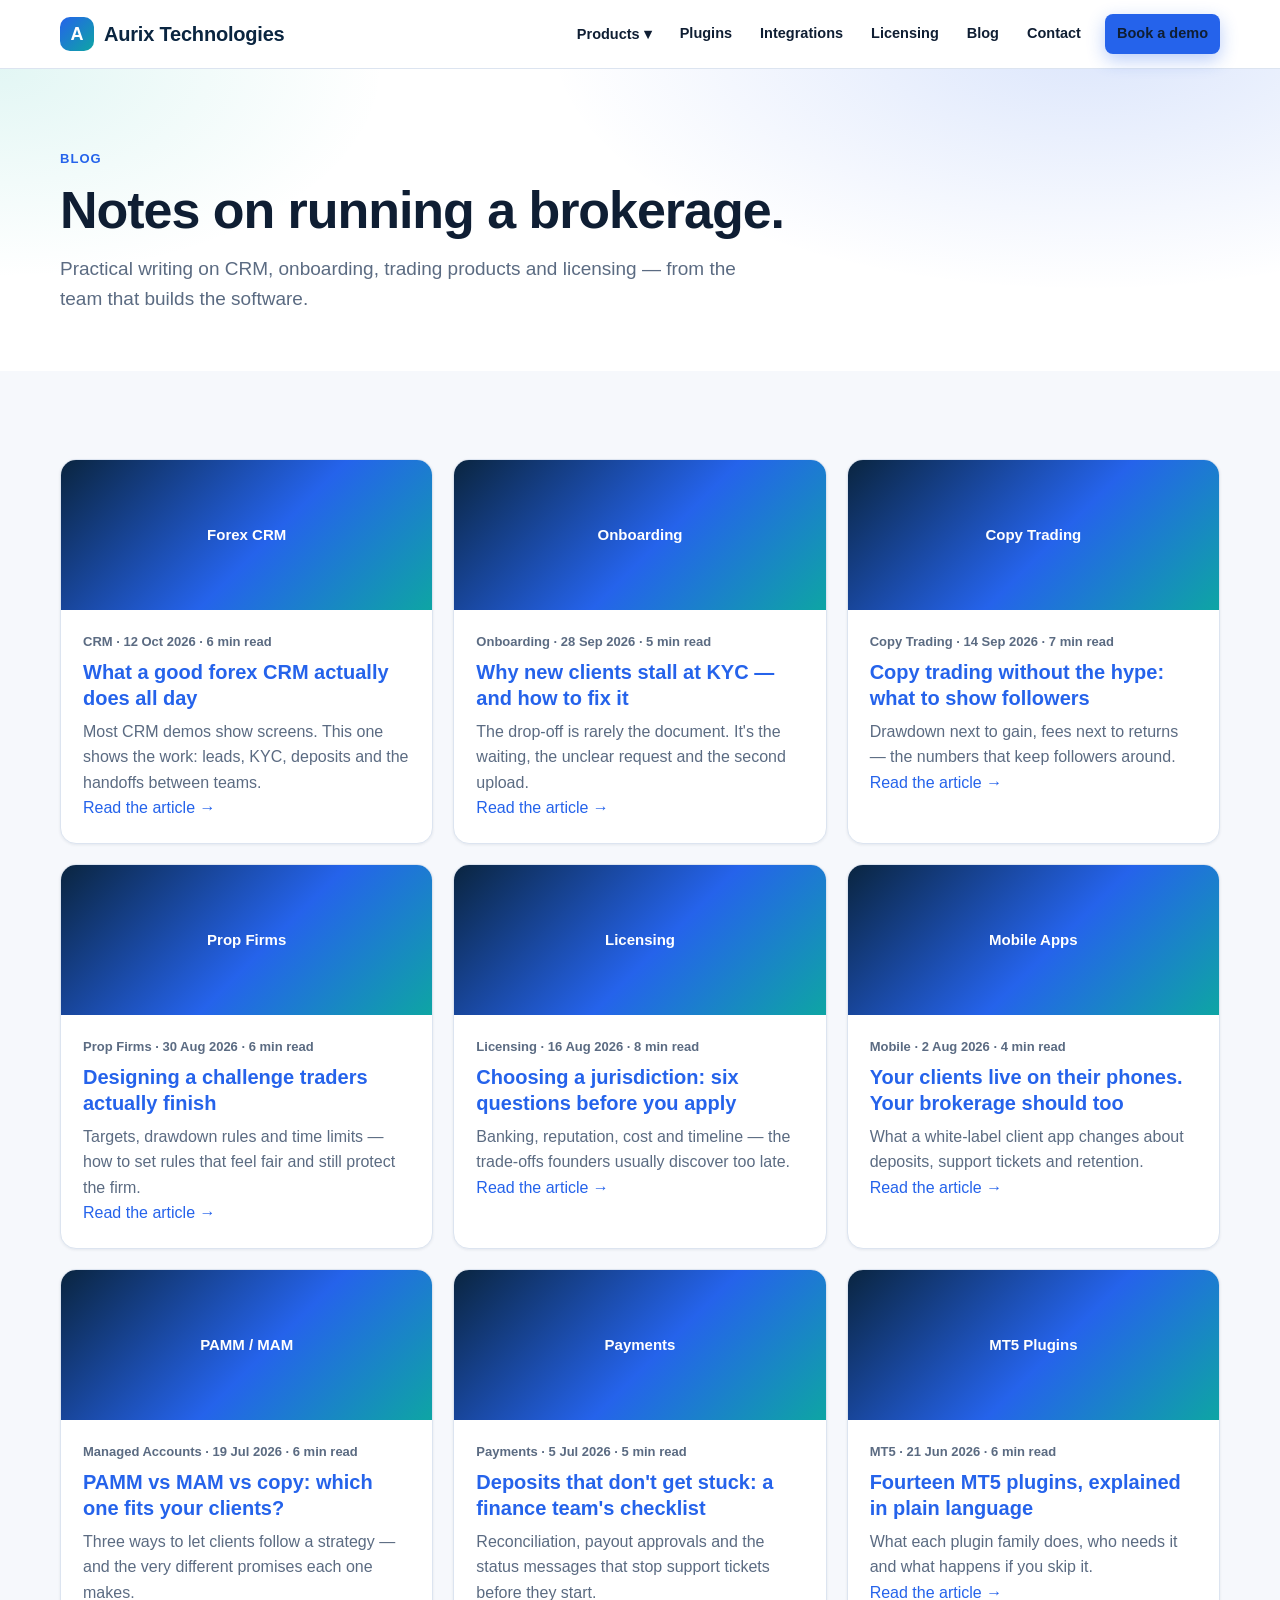
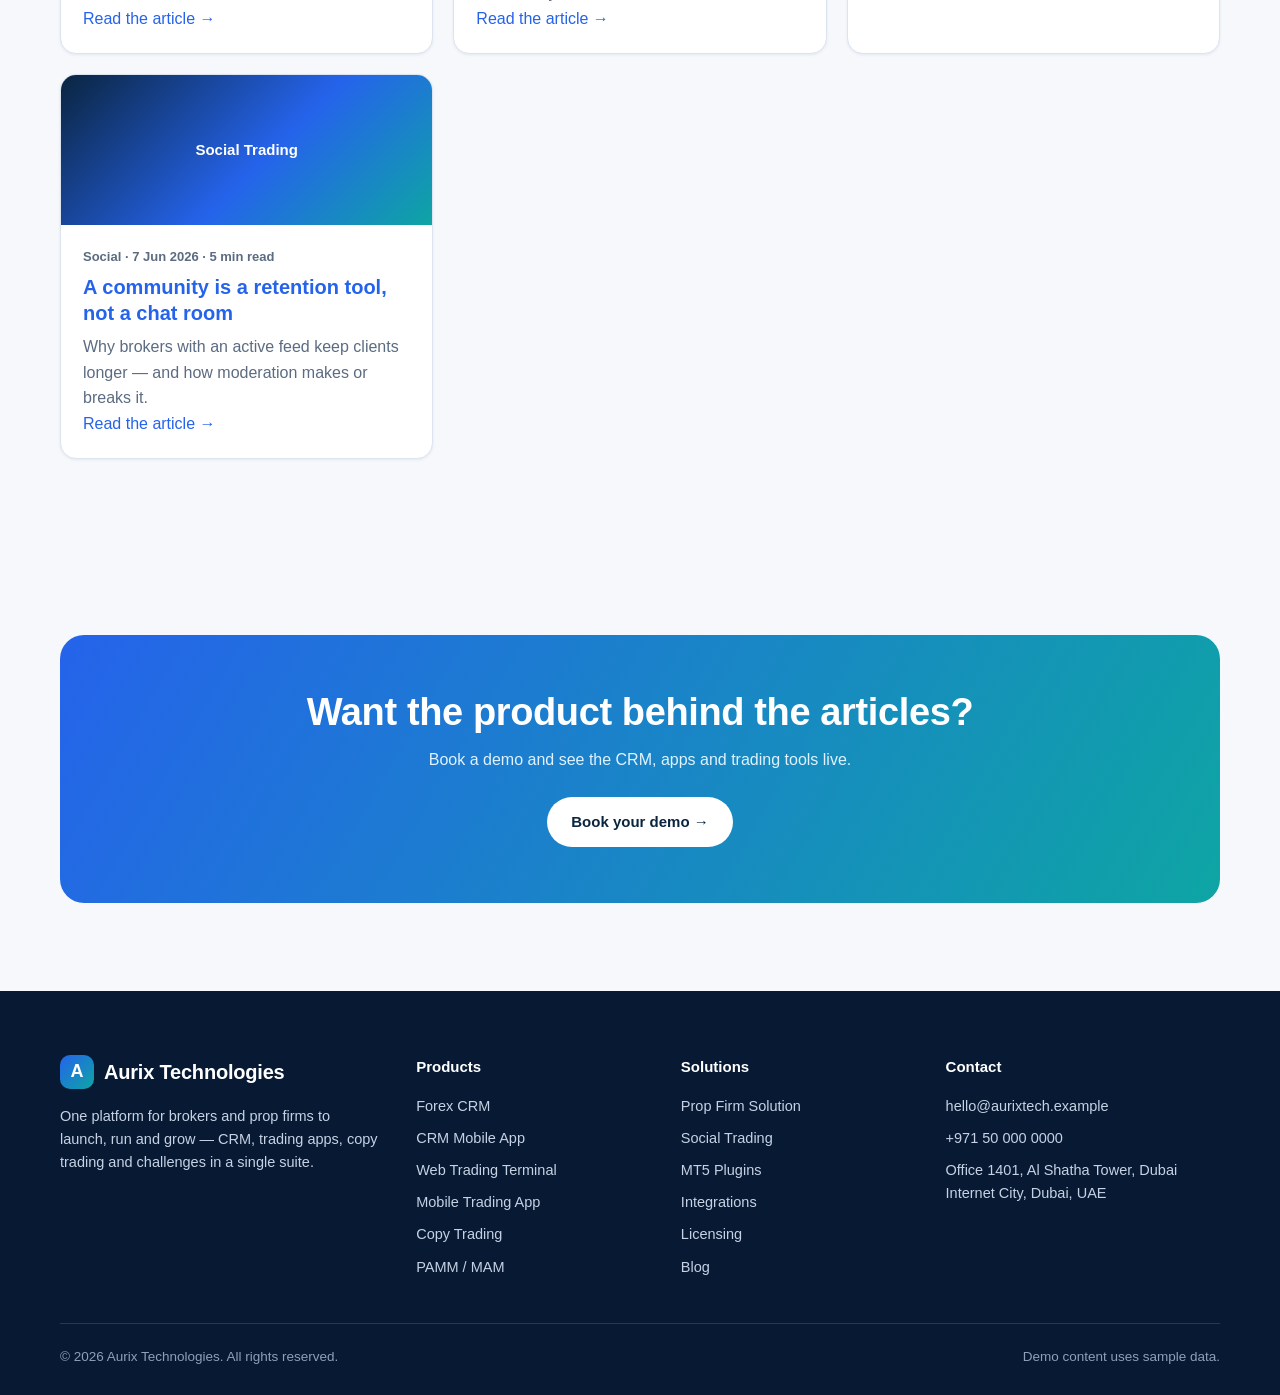
==== blog.html @ cd20c4ff "Aurix Technologies: clean-room fintech vendor site (15 pages, static)" ====
<!DOCTYPE html>
<html lang="en">
<head>
<meta charset="utf-8">
<meta name="viewport" content="width=device-width, initial-scale=1">
<title>Blog — Aurix Technologies</title>
<meta name="description" content="The Aurix blog: practical notes on running a brokerage — CRM, onboarding, copy trading, prop firms and licensing.">
<link rel="stylesheet" href="assets/css/style.css">
</head>
<body>
<header class="site-header"><div class="container header-inner">
<a class="logo" href="index.html"><span class="logo-mark">A</span>Aurix Technologies</a>
<button class="nav-toggle" aria-expanded="false" aria-controls="mainNav" aria-label="Open menu">☰</button>
<nav class="main-nav" id="mainNav" aria-label="Main">
<div class="dropdown"><a href="forex-crm.html" aria-haspopup="true">Products ▾</a><div class="dropdown-menu">
<a href="forex-crm.html">Forex CRM<small>Clients, leads, deposits and partners in one place</small></a>
<a href="crm-mobile-app.html">CRM Mobile App<small>Your brand in your clients' pockets</small></a>
<a href="web-trading-terminal.html">Web Trading Terminal<small>Trade from any browser, nothing to install</small></a>
<a href="mobile-trading-app.html">Mobile Trading App<small>Fast trading on iOS and Android</small></a>
<a href="social-trading.html">Social Trading<small>Follow, share and learn in public</small></a>
<a href="copy-trading.html">Copy Trading<small>Let clients mirror proven strategies</small></a>
<a href="pamm-mam.html">PAMM / MAM<small>Managed accounts, done properly</small></a>
<a href="prop-firm-solution.html">Prop Firm Solution<small>Challenges, payouts and leaderboards</small></a>
</div></div>
<a href="mt5-plugins.html">Plugins</a>
<a href="integrations.html">Integrations</a>
<a href="company-formation.html">Licensing</a>
<a href="blog.html">Blog</a>
<a href="contact.html">Contact</a>
<a class="btn btn-primary btn-sm nav-cta" href="contact.html">Book a demo</a>
</nav></div></header>
<main>
<section class="hero"><div class="container">
<span class="eyebrow">Blog</span>
<h1>Notes on running a brokerage.</h1>
<p class="lead mt-2">Practical writing on CRM, onboarding, trading products and licensing — from the team that builds the software.</p>
</div></section>
<section class="section"><div class="container">
<div class="grid grid-3">
<article class="blog-card reveal"><div class="blog-cover">Forex CRM</div><div class="blog-body"><p class="blog-meta">CRM · 12 Oct 2026 · 6 min read</p><h3><a href="blog/forex-crm-2026.html">What a good forex CRM actually does all day</a></h3><p class="muted">Most CRM demos show screens. This one shows the work: leads, KYC, deposits and the handoffs between teams.</p><a class="link" href="blog/forex-crm-2026.html">Read the article →</a></div></article>
<article class="blog-card reveal"><div class="blog-cover">Onboarding</div><div class="blog-body"><p class="blog-meta">Onboarding · 28 Sep 2026 · 5 min read</p><h3><a href="blog/forex-crm-2026.html">Why new clients stall at KYC — and how to fix it</a></h3><p class="muted">The drop-off is rarely the document. It's the waiting, the unclear request and the second upload.</p><a class="link" href="blog/forex-crm-2026.html">Read the article →</a></div></article>
<article class="blog-card reveal"><div class="blog-cover">Copy Trading</div><div class="blog-body"><p class="blog-meta">Copy Trading · 14 Sep 2026 · 7 min read</p><h3><a href="blog/forex-crm-2026.html">Copy trading without the hype: what to show followers</a></h3><p class="muted">Drawdown next to gain, fees next to returns — the numbers that keep followers around.</p><a class="link" href="blog/forex-crm-2026.html">Read the article →</a></div></article>
<article class="blog-card reveal"><div class="blog-cover">Prop Firms</div><div class="blog-body"><p class="blog-meta">Prop Firms · 30 Aug 2026 · 6 min read</p><h3><a href="blog/forex-crm-2026.html">Designing a challenge traders actually finish</a></h3><p class="muted">Targets, drawdown rules and time limits — how to set rules that feel fair and still protect the firm.</p><a class="link" href="blog/forex-crm-2026.html">Read the article →</a></div></article>
<article class="blog-card reveal"><div class="blog-cover">Licensing</div><div class="blog-body"><p class="blog-meta">Licensing · 16 Aug 2026 · 8 min read</p><h3><a href="blog/forex-crm-2026.html">Choosing a jurisdiction: six questions before you apply</a></h3><p class="muted">Banking, reputation, cost and timeline — the trade-offs founders usually discover too late.</p><a class="link" href="blog/forex-crm-2026.html">Read the article →</a></div></article>
<article class="blog-card reveal"><div class="blog-cover">Mobile Apps</div><div class="blog-body"><p class="blog-meta">Mobile · 2 Aug 2026 · 4 min read</p><h3><a href="blog/forex-crm-2026.html">Your clients live on their phones. Your brokerage should too</a></h3><p class="muted">What a white-label client app changes about deposits, support tickets and retention.</p><a class="link" href="blog/forex-crm-2026.html">Read the article →</a></div></article>
<article class="blog-card reveal"><div class="blog-cover">PAMM / MAM</div><div class="blog-body"><p class="blog-meta">Managed Accounts · 19 Jul 2026 · 6 min read</p><h3><a href="blog/forex-crm-2026.html">PAMM vs MAM vs copy: which one fits your clients?</a></h3><p class="muted">Three ways to let clients follow a strategy — and the very different promises each one makes.</p><a class="link" href="blog/forex-crm-2026.html">Read the article →</a></div></article>
<article class="blog-card reveal"><div class="blog-cover">Payments</div><div class="blog-body"><p class="blog-meta">Payments · 5 Jul 2026 · 5 min read</p><h3><a href="blog/forex-crm-2026.html">Deposits that don't get stuck: a finance team's checklist</a></h3><p class="muted">Reconciliation, payout approvals and the status messages that stop support tickets before they start.</p><a class="link" href="blog/forex-crm-2026.html">Read the article →</a></div></article>
<article class="blog-card reveal"><div class="blog-cover">MT5 Plugins</div><div class="blog-body"><p class="blog-meta">MT5 · 21 Jun 2026 · 6 min read</p><h3><a href="blog/forex-crm-2026.html">Fourteen MT5 plugins, explained in plain language</a></h3><p class="muted">What each plugin family does, who needs it and what happens if you skip it.</p><a class="link" href="blog/forex-crm-2026.html">Read the article →</a></div></article>
<article class="blog-card reveal"><div class="blog-cover">Social Trading</div><div class="blog-body"><p class="blog-meta">Social · 7 Jun 2026 · 5 min read</p><h3><a href="blog/forex-crm-2026.html">A community is a retention tool, not a chat room</a></h3><p class="muted">Why brokers with an active feed keep clients longer — and how moderation makes or breaks it.</p><a class="link" href="blog/forex-crm-2026.html">Read the article →</a></div></article>
</div></div></section>
<section class="section"><div class="container"><div class="cta-band"><h2>Want the product behind the articles?</h2><p>Book a demo and see the CRM, apps and trading tools live.</p><a class="btn btn-white" href="contact.html">Book your demo →</a></div></div></section>
</main>
<footer class="site-footer"><div class="container"><div class="footer-grid">
<div><a class="logo" href="index.html" style="color:#fff"><span class="logo-mark">A</span>Aurix Technologies</a><p class="mt-2" style="font-size:14.5px">One platform for brokers and prop firms to launch, run and grow — CRM, trading apps, copy trading and challenges in a single suite.</p></div>
<div><h4>Products</h4><ul><li><a href="forex-crm.html">Forex CRM</a></li><li><a href="crm-mobile-app.html">CRM Mobile App</a></li><li><a href="web-trading-terminal.html">Web Trading Terminal</a></li><li><a href="mobile-trading-app.html">Mobile Trading App</a></li><li><a href="copy-trading.html">Copy Trading</a></li><li><a href="pamm-mam.html">PAMM / MAM</a></li></ul></div>
<div><h4>Solutions</h4><ul><li><a href="prop-firm-solution.html">Prop Firm Solution</a></li><li><a href="social-trading.html">Social Trading</a></li><li><a href="mt5-plugins.html">MT5 Plugins</a></li><li><a href="integrations.html">Integrations</a></li><li><a href="company-formation.html">Licensing</a></li><li><a href="blog.html">Blog</a></li></ul></div>
<div><h4>Contact</h4><ul><li><a href="mailto:hello@aurixtech.example">hello@aurixtech.example</a></li><li>+971 50 000 0000</li><li>Office 1401, Al Shatha Tower, Dubai Internet City, Dubai, UAE</li></ul></div>
</div><div class="footer-bottom"><span>© 2026 Aurix Technologies. All rights reserved.</span><span>Demo content uses sample data.</span></div></div></footer>
<script src="assets/js/main.js"></script>
</body>
</html>
---- assets/css/style.css ----
@import url("tokens.css");
*{box-sizing:border-box;margin:0;padding:0}
html{scroll-behavior:smooth}
body{font-family:var(--font);background:var(--bg);color:var(--text);font-size:16px;line-height:1.6;-webkit-font-smoothing:antialiased}
a{color:var(--blue-600);text-decoration:none}
a:hover{text-decoration:underline}
img,svg{display:block;max-width:100%}
.container{max-width:1200px;margin:0 auto;padding:0 20px}
h1{font-size:clamp(34px,5vw,52px);line-height:1.08;letter-spacing:-.02em;font-weight:800}
h2{font-size:clamp(26px,3.4vw,38px);line-height:1.15;letter-spacing:-.01em;font-weight:750}
h3{font-size:20px;line-height:1.3;font-weight:700}
p.lead{font-size:19px;color:var(--text-muted);max-width:720px}
.eyebrow{display:inline-block;font-size:13px;font-weight:700;letter-spacing:.08em;text-transform:uppercase;color:var(--blue-600);margin-bottom:12px}
.section{padding:88px 0}
.section.alt{background:var(--surface)}
.section.dark{background:var(--navy-800);color:#fff}
.section.dark p.lead,.section.dark .muted{color:#B9C8DD}
.section.dark h2,.section.dark h3{color:#fff}
.muted{color:var(--text-muted)}
.center{text-align:center}.center p.lead{margin:0 auto}
.mt-1{margin-top:8px}.mt-2{margin-top:16px}.mt-3{margin-top:24px}.mt-4{margin-top:32px}
/* Buttons — press feedback per apple-design */
.btn{display:inline-flex;align-items:center;gap:8px;justify-content:center;border:0;cursor:pointer;font-family:inherit;font-size:15px;font-weight:650;padding:13px 24px;border-radius:var(--r-pill);transition:transform .12s ease-out,box-shadow .2s var(--ease),background .2s}
.btn:active{transform:scale(.97)}
.btn:focus-visible,a:focus-visible,button:focus-visible,input:focus-visible,select:focus-visible,textarea:focus-visible{outline:3px solid var(--blue-500);outline-offset:2px}
.btn-primary{background:var(--blue-600);color:#fff;box-shadow:0 6px 18px rgba(37,99,235,.32)}
.btn-primary:hover{background:#1D4ED8;text-decoration:none}
.btn-teal{background:var(--teal-500);color:#fff}
.btn-teal:hover{background:#0D9488;text-decoration:none}
.btn-ghost{background:var(--surface);color:var(--navy-800);border:1px solid var(--border)}
.btn-ghost:hover{border-color:var(--blue-600);text-decoration:none}
.btn-white{background:#fff;color:var(--navy-800)}
.btn-white:hover{text-decoration:none}
.btn-sm{padding:9px 18px;font-size:14px}
/* Header */
.site-header{position:sticky;top:0;z-index:50;background:rgba(255,255,255,.92);backdrop-filter:blur(12px);border-bottom:1px solid var(--border)}
.header-inner{display:flex;align-items:center;gap:24px;height:68px}
.logo{display:flex;align-items:center;gap:10px;font-weight:800;font-size:20px;color:var(--navy-800);letter-spacing:-.01em}
.logo:hover{text-decoration:none}
.logo-mark{width:34px;height:34px;border-radius:10px;background:linear-gradient(135deg,var(--blue-600),var(--teal-500));display:grid;place-items:center;color:#fff;font-size:18px;font-weight:800}
.main-nav{display:flex;gap:4px;margin-left:auto;align-items:center}
.main-nav a{color:var(--text);font-size:14.5px;font-weight:600;padding:8px 12px;border-radius:8px}
.main-nav a:hover{background:var(--surface-alt);text-decoration:none;color:var(--blue-600)}
.nav-cta{margin-left:8px}
.dropdown{position:relative}
.dropdown-menu{position:absolute;top:calc(100% + 8px);left:0;min-width:280px;background:#fff;border:1px solid var(--border);border-radius:var(--r-lg);box-shadow:var(--shadow-lg);padding:8px;display:none}
.dropdown.open .dropdown-menu,.dropdown:hover .dropdown-menu{display:block}
.dropdown-menu a{display:flex;flex-direction:column;gap:2px;padding:10px 12px}
.dropdown-menu a small{color:var(--text-muted);font-weight:400}
.nav-toggle{display:none;background:none;border:1px solid var(--border);border-radius:10px;padding:9px 12px;font-size:18px;cursor:pointer;margin-left:auto}
@media(max-width:1023px){
  .main-nav{display:none;position:absolute;top:68px;left:0;right:0;background:#fff;flex-direction:column;align-items:stretch;padding:16px 20px 24px;border-bottom:1px solid var(--border);box-shadow:var(--shadow-lg)}
  .main-nav.open{display:flex}
  .main-nav a{padding:12px}
  .dropdown-menu{position:static;display:none;box-shadow:none;border:0;padding-left:12px}
  .dropdown.open .dropdown-menu{display:block}
  .nav-toggle{display:block}
  .nav-cta{display:none}
}
/* Hero */
.hero{padding:76px 0 56px;background:radial-gradient(900px 420px at 85% -10%,rgba(37,99,235,.16),transparent 60%),radial-gradient(700px 380px at 0% 0%,rgba(20,184,166,.12),transparent 55%),var(--surface)}
.hero-grid{display:grid;grid-template-columns:1.05fr .95fr;gap:48px;align-items:center}
.hero-actions{display:flex;gap:12px;flex-wrap:wrap;margin-top:28px}
.chips{display:flex;gap:8px;flex-wrap:wrap;margin-top:20px}
.chip{background:var(--surface-alt);border:1px solid var(--border);border-radius:var(--r-pill);padding:6px 13px;font-size:13px;font-weight:600;color:var(--navy-800)}
.chip.teal{background:#E6F7F5;border-color:#BFE9E5;color:#0B6E6B}
.hero-stats{display:flex;gap:28px;margin-top:32px;flex-wrap:wrap}
.hero-stats b{display:block;font-size:26px;color:var(--navy-800)}
.hero-stats span{font-size:13.5px;color:var(--text-muted)}
/* Ticker */
.ticker{background:var(--navy-800);color:#fff;overflow:hidden;padding:12px 0}
.ticker-track{display:flex;gap:44px;white-space:nowrap;animation:marquee 36s linear infinite;width:max-content}
.ticker:hover .ticker-track{animation-play-state:paused}
@keyframes marquee{to{transform:translateX(-50%)}}
.ticker-track span{font-size:14px;font-weight:600}
.ticker-track .up{color:#34D399}.ticker-track .down{color:#F87171}
/* Cards / grids */
.grid{display:grid;gap:20px}
.grid-2{grid-template-columns:repeat(2,1fr)}
.grid-3{grid-template-columns:repeat(3,1fr)}
.grid-4{grid-template-columns:repeat(4,1fr)}
.card{background:var(--surface);border:1px solid var(--border);border-radius:var(--r-lg);padding:26px;box-shadow:var(--shadow-sm);transition:transform .25s var(--ease),box-shadow .25s var(--ease)}
.card:hover{transform:translateY(-4px);box-shadow:var(--shadow-md)}
.card h3{margin:12px 0 8px}
.card p{color:var(--text-muted);font-size:15px}
.card .link{font-weight:650;display:inline-block;margin-top:14px}
.icon-badge{width:48px;height:48px;border-radius:14px;background:linear-gradient(135deg,#EAF1FE,#E6F7F5);display:grid;place-items:center;color:var(--blue-600)}
.icon-badge svg{width:24px;height:24px}
.icon-badge.teal{color:var(--teal-500)}
/* Ecosystem */
.eco{display:grid;grid-template-columns:220px 1fr;gap:28px;align-items:center}
.eco-core{background:linear-gradient(135deg,var(--navy-800),var(--navy-700));color:#fff;border-radius:var(--r-xl);padding:32px 24px;text-align:center}
.eco-core b{font-size:22px;display:block;margin-top:10px}
.eco-core p{color:#B9C8DD;font-size:14px;margin-top:8px}
.eco-items{display:grid;grid-template-columns:repeat(4,1fr);gap:14px}
.eco-item{background:var(--surface);border:1px solid var(--border);border-radius:var(--r-md);padding:16px;text-align:center;font-weight:650;font-size:14.5px}
.eco-item small{display:block;font-weight:400;color:var(--text-muted);font-size:12.5px;margin-top:4px}
/* Mock dashboards */
.mock{background:var(--surface);border:1px solid var(--border);border-radius:var(--r-xl);box-shadow:var(--shadow-lg);overflow:hidden}
.mock-bar{display:flex;align-items:center;gap:8px;padding:13px 16px;background:var(--navy-800);color:#fff;font-size:13px;font-weight:650}
.mock-bar .dot{width:10px;height:10px;border-radius:50%;background:#334155}
.mock-bar .dot:first-child{background:#F87171}.mock-bar .dot:nth-child(2){background:#FBBF24}.mock-bar .dot:nth-child(3){background:#34D399}
.mock-body{padding:20px}
.mock-stats{display:grid;grid-template-columns:repeat(4,1fr);gap:12px;margin-bottom:16px}
.mock-stat{background:var(--surface-alt);border-radius:var(--r-md);padding:14px}
.mock-stat b{font-size:20px;display:block}
.mock-stat span{font-size:12.5px;color:var(--text-muted)}
table.data{width:100%;border-collapse:collapse;font-size:14px}
table.data th{text-align:left;color:var(--text-muted);font-size:12px;text-transform:uppercase;letter-spacing:.05em;padding:10px 12px;border-bottom:1px solid var(--border)}
table.data td{padding:11px 12px;border-bottom:1px solid var(--border)}
table.data tr:last-child td{border-bottom:0}
.pill{display:inline-block;padding:3px 10px;border-radius:var(--r-pill);font-size:12px;font-weight:700}
.pill-green{background:#DCFCE7;color:#166534}.pill-blue{background:#DBEAFE;color:#1E40AF}.pill-teal{background:#CCFBF1;color:#0F766E}.pill-amber{background:#FEF3C7;color:#92400E}.pill-red{background:#FEE2E2;color:#991B1B}.pill-grey{background:#E5E7EB;color:#374151}
/* Tabs */
.tabs{display:flex;gap:8px;flex-wrap:wrap;margin:24px 0}
.tab-btn{border:1px solid var(--border);background:#fff;border-radius:var(--r-pill);padding:9px 18px;font-family:inherit;font-size:14px;font-weight:650;cursor:pointer;color:var(--text)}
.tab-btn[aria-selected="true"]{background:var(--navy-800);color:#fff;border-color:var(--navy-800)}
.tab-panel{display:none}
.tab-panel.active{display:block}
/* Accordion */
.acc{border:1px solid var(--border);border-radius:var(--r-lg);background:#fff;overflow:hidden}
.acc-item+.acc-item{border-top:1px solid var(--border)}
.acc-btn{width:100%;display:flex;justify-content:space-between;align-items:center;gap:16px;background:none;border:0;padding:19px 22px;font-family:inherit;font-size:16.5px;font-weight:650;text-align:left;cursor:pointer;color:var(--text)}
.acc-btn .chev{transition:transform .25s var(--ease);flex:none}
.acc-item.open .acc-btn .chev{transform:rotate(180deg)}
.acc-panel{display:none;padding:0 22px 20px;color:var(--text-muted)}
.acc-item.open .acc-panel{display:block}
/* Carousel */
.carousel{position:relative}
.carousel-track{display:flex;overflow:hidden;scroll-behavior:smooth}
.carousel-slide{flex:0 0 100%;padding:4px}
.carousel-nav{display:flex;gap:10px;justify-content:center;margin-top:20px}
.carousel-nav button{width:40px;height:40px;border-radius:50%;border:1px solid var(--border);background:#fff;cursor:pointer;font-size:16px}
.carousel-nav button:hover{border-color:var(--blue-600);color:var(--blue-600)}
.quote-card{background:#fff;border:1px solid var(--border);border-radius:var(--r-xl);padding:36px;max-width:760px;margin:0 auto;text-align:center}
.quote-card blockquote{font-size:21px;line-height:1.5;font-weight:600}
.quote-card footer{margin-top:18px;color:var(--text-muted);font-size:14.5px}
.stars{color:#F59E0B;letter-spacing:2px;font-size:18px}
.platform-row{display:flex;gap:14px;flex-wrap:wrap;justify-content:center}
.platform-pill{background:#fff;border:1px solid var(--border);border-radius:var(--r-pill);padding:12px 22px;font-weight:700;font-size:15px;box-shadow:var(--shadow-sm)}
/* Feature list */
.features{display:grid;gap:14px}
.feature{display:flex;gap:14px;align-items:flex-start}
.feature .icon-badge{width:40px;height:40px;flex:none}
.feature h3{margin:0 0 4px;font-size:17px}
.feature p{font-size:15px;color:var(--text-muted)}
.check-list{list-style:none;display:grid;gap:10px}
.check-list li{padding-left:30px;position:relative;font-size:15.5px}
.check-list li::before{content:"✓";position:absolute;left:0;top:0;width:21px;height:21px;border-radius:50%;background:#DCFCE7;color:#166534;display:grid;place-items:center;font-size:12px;font-weight:800}
/* Steps */
.steps{display:grid;grid-template-columns:repeat(4,1fr);gap:18px;counter-reset:step}
.step{background:#fff;border:1px solid var(--border);border-radius:var(--r-lg);padding:24px}
.step b.step-no{display:inline-grid;place-items:center;width:34px;height:34px;border-radius:50%;background:var(--navy-800);color:#fff;font-size:15px;margin-bottom:12px}
/* Forms */
.form{background:#fff;border:1px solid var(--border);border-radius:var(--r-xl);padding:30px;box-shadow:var(--shadow-md)}
.form label{display:block;font-weight:650;font-size:14px;margin:14px 0 6px}
.form input,.form select,.form textarea{width:100%;border:1px solid var(--border);border-radius:10px;padding:12px 14px;font-family:inherit;font-size:15px;background:#fff;color:var(--text)}
.form input:focus,.form select:focus,.form textarea:focus{border-color:var(--blue-600);outline:3px solid rgba(37,99,235,.18)}
.form .row{display:grid;grid-template-columns:1fr 1fr;gap:14px}
.form-note{font-size:13.5px;color:var(--text-muted);margin-top:12px}
.form-ok{display:none;background:#DCFCE7;color:#166534;border-radius:10px;padding:12px 14px;margin-top:14px;font-weight:600}
/* Blog */
.blog-card{background:#fff;border:1px solid var(--border);border-radius:var(--r-lg);overflow:hidden;box-shadow:var(--shadow-sm)}
.blog-cover{height:150px;background:linear-gradient(135deg,var(--navy-800),var(--blue-600) 55%,var(--teal-500));display:grid;place-items:center;color:#fff;font-weight:800;font-size:15px;padding:20px;text-align:center}
.blog-card .blog-body{padding:22px}
.blog-card h3{margin:6px 0 8px}
.blog-meta{font-size:13px;color:var(--text-muted);font-weight:600}
.article{max-width:760px;margin:0 auto}
.article p{margin:16px 0;font-size:17px;line-height:1.75;color:#24344D}
.article h2{margin:36px 0 8px}
/* Pricing / challenge picker */
.picker{display:flex;gap:10px;flex-wrap:wrap}
.picker-btn{border:2px solid var(--border);background:#fff;border-radius:var(--r-md);padding:14px 20px;font-family:inherit;font-weight:700;cursor:pointer}
.picker-btn[aria-pressed="true"]{border-color:var(--blue-600);background:#EFF6FF;color:var(--blue-600)}
/* Footer */
.site-footer{background:var(--navy-900);color:#C6D2E4;padding:64px 0 28px;margin-top:0}
.site-footer a{color:#C6D2E4}
.site-footer a:hover{color:#fff}
.footer-grid{display:grid;grid-template-columns:1.4fr 1fr 1fr 1.2fr;gap:36px}
.site-footer h4{color:#fff;font-size:15px;margin-bottom:16px}
.site-footer ul{list-style:none;display:grid;gap:9px;font-size:14.5px}
.footer-bottom{border-top:1px solid #1E3A5F;margin-top:44px;padding-top:22px;display:flex;justify-content:space-between;gap:16px;flex-wrap:wrap;font-size:13.5px;color:#8CA0B8}
.cta-band{background:linear-gradient(120deg,var(--blue-600),var(--teal-500));border-radius:var(--r-xl);padding:56px 40px;text-align:center;color:#fff}
.cta-band h2{color:#fff}
.cta-band p{color:#E0F2FE;margin:12px auto 24px;max-width:620px}
/* Reveal animation */
.reveal{opacity:0;transform:translateY(18px);transition:opacity .6s var(--ease),transform .6s var(--ease)}
.reveal.visible{opacity:1;transform:none}
@media(prefers-reduced-motion:reduce){
  .reveal{opacity:1;transform:none;transition:none}
  .ticker-track{animation:none}
  html{scroll-behavior:auto}
}
/* Responsive */
@media(max-width:1023px){
  .hero-grid{grid-template-columns:1fr;gap:32px}
  .grid-4{grid-template-columns:repeat(2,1fr)}
  .grid-3{grid-template-columns:repeat(2,1fr)}
  .eco{grid-template-columns:1fr}
  .eco-items{grid-template-columns:repeat(2,1fr)}
  .steps{grid-template-columns:repeat(2,1fr)}
  .footer-grid{grid-template-columns:1fr 1fr}
  .mock-stats{grid-template-columns:repeat(2,1fr)}
}
@media(max-width:639px){
  .section{padding:60px 0}
  .grid-2,.grid-3,.grid-4{grid-template-columns:1fr}
  .eco-items{grid-template-columns:1fr 1fr}
  .steps{grid-template-columns:1fr}
  .footer-grid{grid-template-columns:1fr}
  .form .row{grid-template-columns:1fr}
  .hero-actions .btn{width:100%}
  .mock-body{padding:14px;overflow-x:auto}
  table.data{min-width:560px}
  .mock-stats{grid-template-columns:1fr 1fr}
}
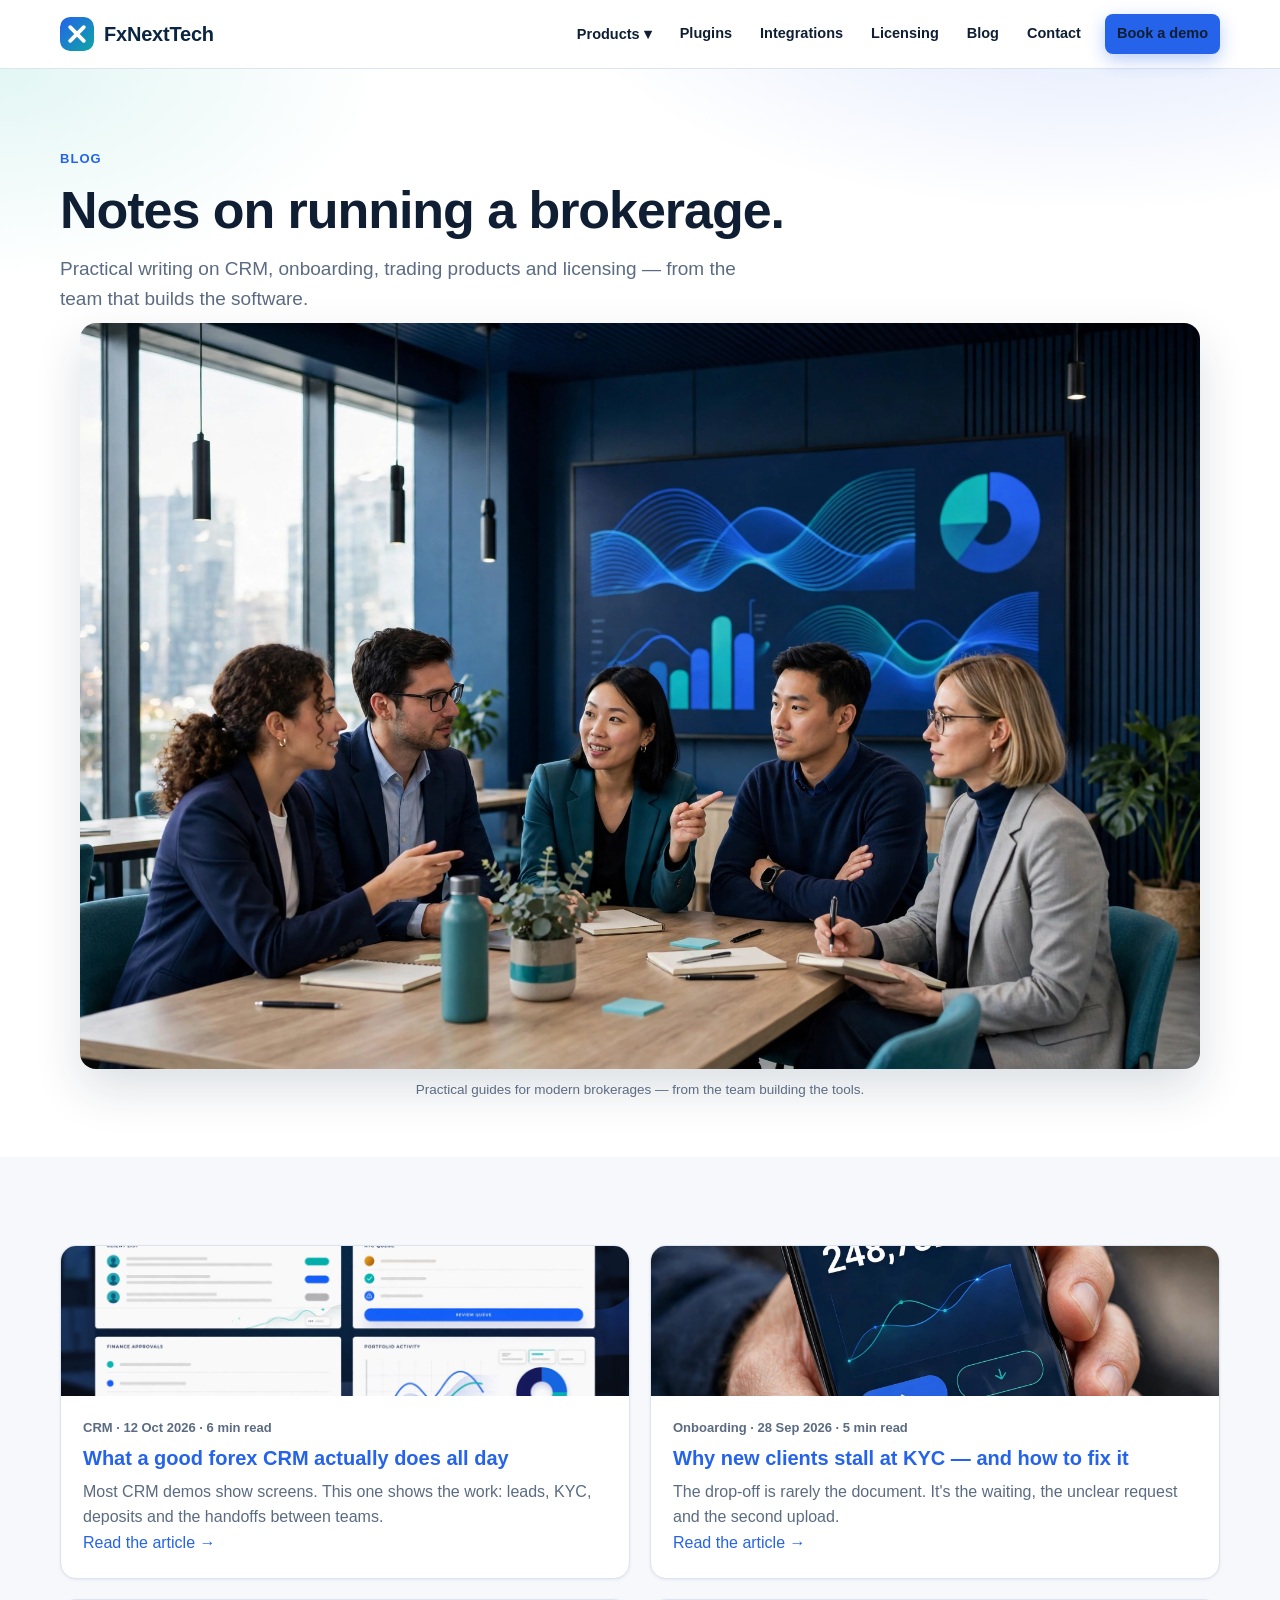
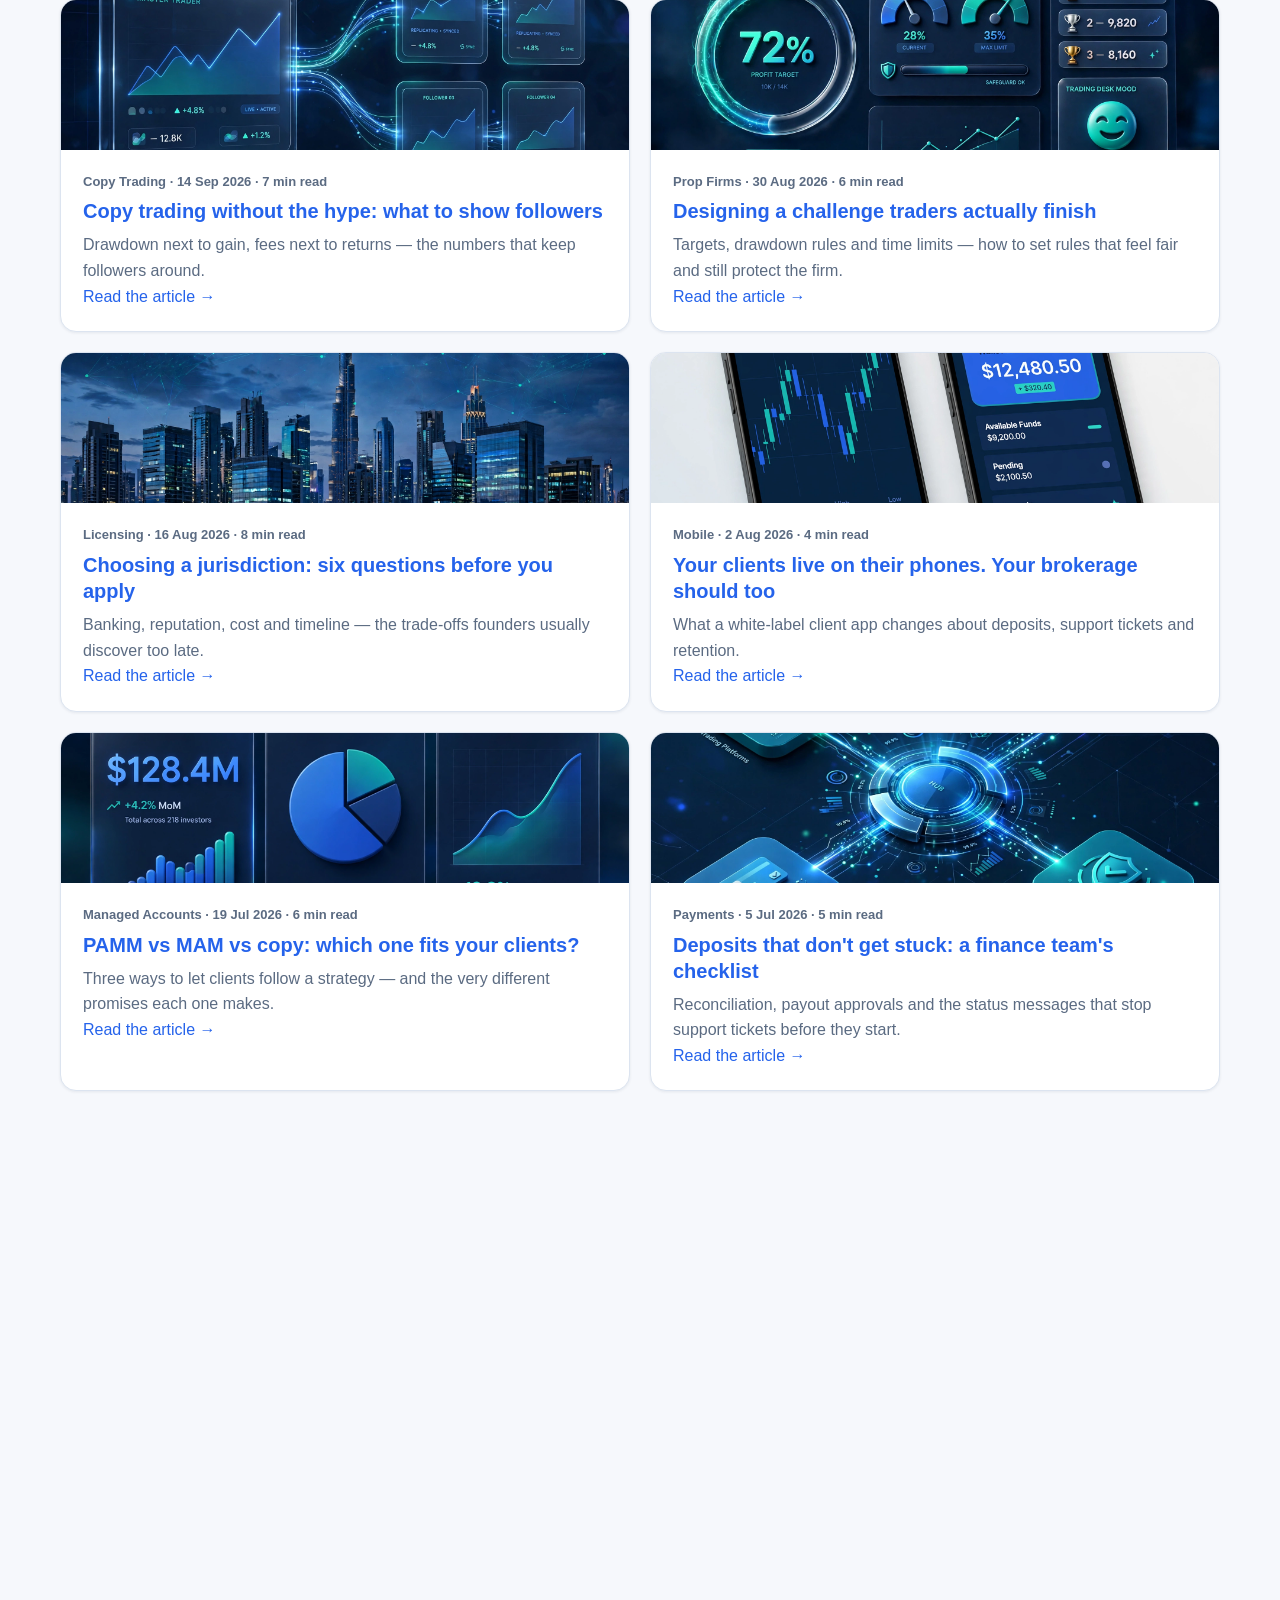
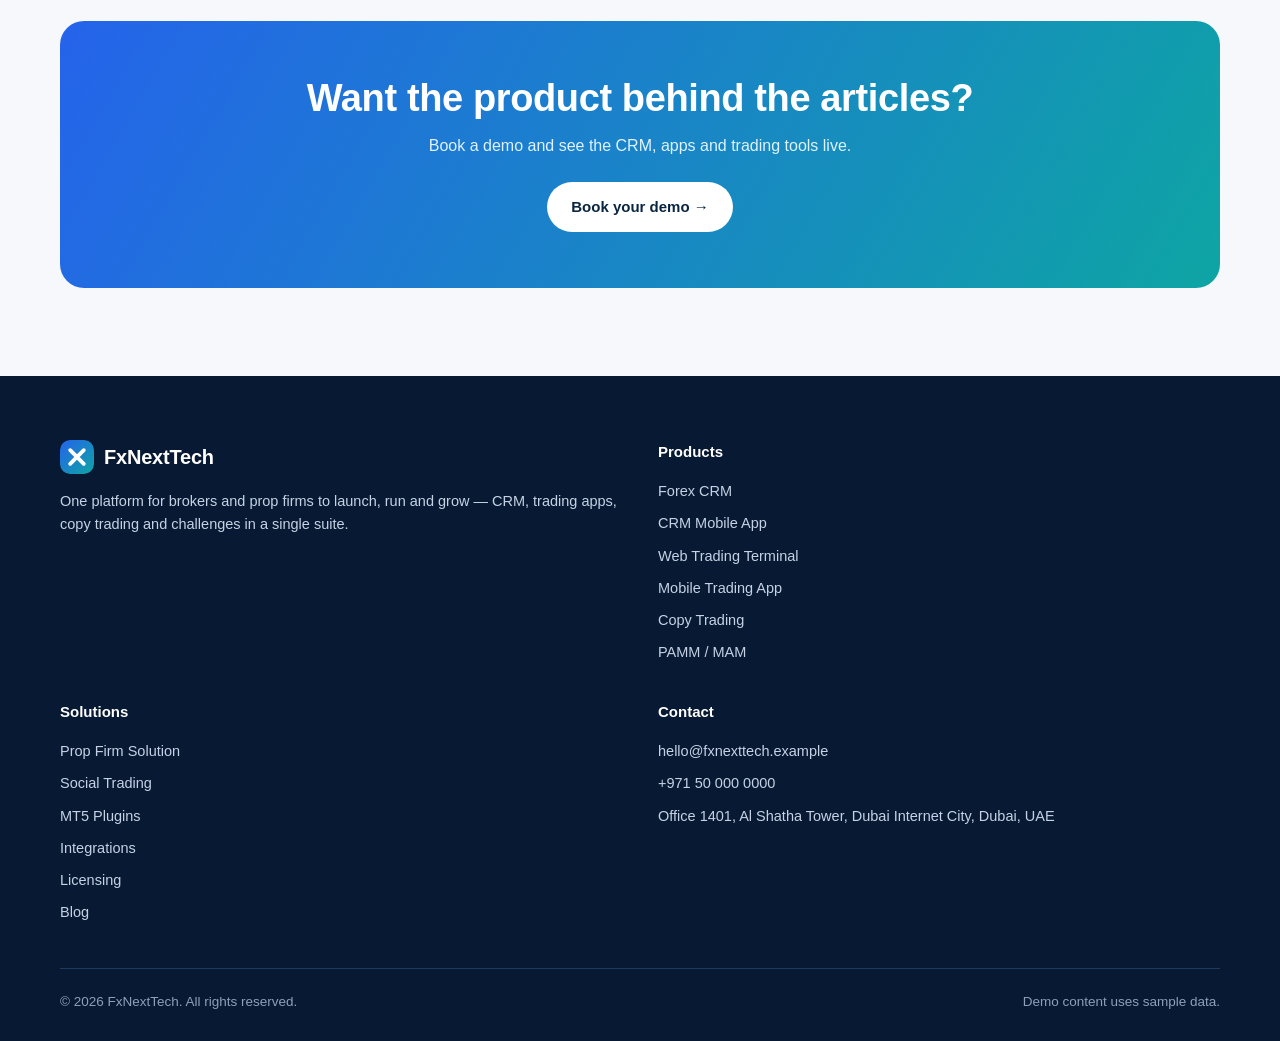
==== commit 1aeb84b4: "FxNextTech rebrand + logo + images on every page" ====
--- a/blog.html
+++ b/blog.html
@@ -3,13 +3,14 @@
 <head>
 <meta charset="utf-8">
 <meta name="viewport" content="width=device-width, initial-scale=1">
-<title>Blog — Aurix Technologies</title>
-<meta name="description" content="The Aurix blog: practical notes on running a brokerage — CRM, onboarding, copy trading, prop firms and licensing.">
+<title>Blog — FxNextTech</title>
+<meta name="description" content="The FxNextTech blog: practical notes on running a brokerage — CRM, onboarding, copy trading, prop firms and licensing.">
 <link rel="stylesheet" href="assets/css/style.css">
+<link rel="icon" type="image/webp" href="assets/images/fxnexttech-logo.webp">
 </head>
 <body>
 <header class="site-header"><div class="container header-inner">
-<a class="logo" href="index.html"><span class="logo-mark">A</span>Aurix Technologies</a>
+<a class="logo" href="index.html"><svg class="logo-svg" viewBox="0 0 40 40" role="img" aria-label="FxNextTech logo"><defs><linearGradient id="fxg" x1="0" y1="0" x2="1" y2="1"><stop offset="0" stop-color="#2563EB"/><stop offset="1" stop-color="#0EA5A4"/></linearGradient></defs><rect width="40" height="40" rx="10" fill="url(#fxg)"/><path d="M12 12l16 16M28 12L12 28" stroke="#fff" stroke-width="4.5" stroke-linecap="round" fill="none"/></svg><span>FxNextTech</span></a>
 <button class="nav-toggle" aria-expanded="false" aria-controls="mainNav" aria-label="Open menu">☰</button>
 <nav class="main-nav" id="mainNav" aria-label="Main">
 <div class="dropdown"><a href="forex-crm.html" aria-haspopup="true">Products ▾</a><div class="dropdown-menu">
@@ -34,28 +35,29 @@
 <span class="eyebrow">Blog</span>
 <h1>Notes on running a brokerage.</h1>
 <p class="lead mt-2">Practical writing on CRM, onboarding, trading products and licensing — from the team that builds the software.</p>
+<div class="container"><figure class="page-visual reveal"><img loading="lazy" src="assets/images/blog.webp" alt="FxNextTech team discussing brokerage charts"><figcaption>Practical guides for modern brokerages — from the team building the tools.</figcaption></figure></div>
 </div></section>
 <section class="section"><div class="container">
 <div class="grid grid-3">
-<article class="blog-card reveal"><div class="blog-cover">Forex CRM</div><div class="blog-body"><p class="blog-meta">CRM · 12 Oct 2026 · 6 min read</p><h3><a href="blog/forex-crm-2026.html">What a good forex CRM actually does all day</a></h3><p class="muted">Most CRM demos show screens. This one shows the work: leads, KYC, deposits and the handoffs between teams.</p><a class="link" href="blog/forex-crm-2026.html">Read the article →</a></div></article>
-<article class="blog-card reveal"><div class="blog-cover">Onboarding</div><div class="blog-body"><p class="blog-meta">Onboarding · 28 Sep 2026 · 5 min read</p><h3><a href="blog/forex-crm-2026.html">Why new clients stall at KYC — and how to fix it</a></h3><p class="muted">The drop-off is rarely the document. It's the waiting, the unclear request and the second upload.</p><a class="link" href="blog/forex-crm-2026.html">Read the article →</a></div></article>
-<article class="blog-card reveal"><div class="blog-cover">Copy Trading</div><div class="blog-body"><p class="blog-meta">Copy Trading · 14 Sep 2026 · 7 min read</p><h3><a href="blog/forex-crm-2026.html">Copy trading without the hype: what to show followers</a></h3><p class="muted">Drawdown next to gain, fees next to returns — the numbers that keep followers around.</p><a class="link" href="blog/forex-crm-2026.html">Read the article →</a></div></article>
-<article class="blog-card reveal"><div class="blog-cover">Prop Firms</div><div class="blog-body"><p class="blog-meta">Prop Firms · 30 Aug 2026 · 6 min read</p><h3><a href="blog/forex-crm-2026.html">Designing a challenge traders actually finish</a></h3><p class="muted">Targets, drawdown rules and time limits — how to set rules that feel fair and still protect the firm.</p><a class="link" href="blog/forex-crm-2026.html">Read the article →</a></div></article>
-<article class="blog-card reveal"><div class="blog-cover">Licensing</div><div class="blog-body"><p class="blog-meta">Licensing · 16 Aug 2026 · 8 min read</p><h3><a href="blog/forex-crm-2026.html">Choosing a jurisdiction: six questions before you apply</a></h3><p class="muted">Banking, reputation, cost and timeline — the trade-offs founders usually discover too late.</p><a class="link" href="blog/forex-crm-2026.html">Read the article →</a></div></article>
-<article class="blog-card reveal"><div class="blog-cover">Mobile Apps</div><div class="blog-body"><p class="blog-meta">Mobile · 2 Aug 2026 · 4 min read</p><h3><a href="blog/forex-crm-2026.html">Your clients live on their phones. Your brokerage should too</a></h3><p class="muted">What a white-label client app changes about deposits, support tickets and retention.</p><a class="link" href="blog/forex-crm-2026.html">Read the article →</a></div></article>
-<article class="blog-card reveal"><div class="blog-cover">PAMM / MAM</div><div class="blog-body"><p class="blog-meta">Managed Accounts · 19 Jul 2026 · 6 min read</p><h3><a href="blog/forex-crm-2026.html">PAMM vs MAM vs copy: which one fits your clients?</a></h3><p class="muted">Three ways to let clients follow a strategy — and the very different promises each one makes.</p><a class="link" href="blog/forex-crm-2026.html">Read the article →</a></div></article>
-<article class="blog-card reveal"><div class="blog-cover">Payments</div><div class="blog-body"><p class="blog-meta">Payments · 5 Jul 2026 · 5 min read</p><h3><a href="blog/forex-crm-2026.html">Deposits that don't get stuck: a finance team's checklist</a></h3><p class="muted">Reconciliation, payout approvals and the status messages that stop support tickets before they start.</p><a class="link" href="blog/forex-crm-2026.html">Read the article →</a></div></article>
-<article class="blog-card reveal"><div class="blog-cover">MT5 Plugins</div><div class="blog-body"><p class="blog-meta">MT5 · 21 Jun 2026 · 6 min read</p><h3><a href="blog/forex-crm-2026.html">Fourteen MT5 plugins, explained in plain language</a></h3><p class="muted">What each plugin family does, who needs it and what happens if you skip it.</p><a class="link" href="blog/forex-crm-2026.html">Read the article →</a></div></article>
-<article class="blog-card reveal"><div class="blog-cover">Social Trading</div><div class="blog-body"><p class="blog-meta">Social · 7 Jun 2026 · 5 min read</p><h3><a href="blog/forex-crm-2026.html">A community is a retention tool, not a chat room</a></h3><p class="muted">Why brokers with an active feed keep clients longer — and how moderation makes or breaks it.</p><a class="link" href="blog/forex-crm-2026.html">Read the article →</a></div></article>
+<article class="blog-card reveal"><div class="blog-cover"><img loading="lazy" src="assets/images/crm-backoffice.webp" alt="FxNextTech CRM dashboard"></div><div class="blog-body"><p class="blog-meta">CRM · 12 Oct 2026 · 6 min read</p><h3><a href="blog/forex-crm-2026.html">What a good forex CRM actually does all day</a></h3><p class="muted">Most CRM demos show screens. This one shows the work: leads, KYC, deposits and the handoffs between teams.</p><a class="link" href="blog/forex-crm-2026.html">Read the article →</a></div></article>
+<article class="blog-card reveal"><div class="blog-cover"><img loading="lazy" src="assets/images/mobile-portal.webp" alt="Client onboarding in the mobile app"></div><div class="blog-body"><p class="blog-meta">Onboarding · 28 Sep 2026 · 5 min read</p><h3><a href="blog/forex-crm-2026.html">Why new clients stall at KYC — and how to fix it</a></h3><p class="muted">The drop-off is rarely the document. It's the waiting, the unclear request and the second upload.</p><a class="link" href="blog/forex-crm-2026.html">Read the article →</a></div></article>
+<article class="blog-card reveal"><div class="blog-cover"><img loading="lazy" src="assets/images/copy-trading.webp" alt="Copy trading engine"></div><div class="blog-body"><p class="blog-meta">Copy Trading · 14 Sep 2026 · 7 min read</p><h3><a href="blog/forex-crm-2026.html">Copy trading without the hype: what to show followers</a></h3><p class="muted">Drawdown next to gain, fees next to returns — the numbers that keep followers around.</p><a class="link" href="blog/forex-crm-2026.html">Read the article →</a></div></article>
+<article class="blog-card reveal"><div class="blog-cover"><img loading="lazy" src="assets/images/prop-firm.webp" alt="Prop firm trader dashboard"></div><div class="blog-body"><p class="blog-meta">Prop Firms · 30 Aug 2026 · 6 min read</p><h3><a href="blog/forex-crm-2026.html">Designing a challenge traders actually finish</a></h3><p class="muted">Targets, drawdown rules and time limits — how to set rules that feel fair and still protect the firm.</p><a class="link" href="blog/forex-crm-2026.html">Read the article →</a></div></article>
+<article class="blog-card reveal"><div class="blog-cover"><img loading="lazy" src="assets/images/licensing.webp" alt="Dubai skyline — company formation"></div><div class="blog-body"><p class="blog-meta">Licensing · 16 Aug 2026 · 8 min read</p><h3><a href="blog/forex-crm-2026.html">Choosing a jurisdiction: six questions before you apply</a></h3><p class="muted">Banking, reputation, cost and timeline — the trade-offs founders usually discover too late.</p><a class="link" href="blog/forex-crm-2026.html">Read the article →</a></div></article>
+<article class="blog-card reveal"><div class="blog-cover"><img loading="lazy" src="assets/images/mobile-apps.webp" alt="FxNextTech mobile apps"></div><div class="blog-body"><p class="blog-meta">Mobile · 2 Aug 2026 · 4 min read</p><h3><a href="blog/forex-crm-2026.html">Your clients live on their phones. Your brokerage should too</a></h3><p class="muted">What a white-label client app changes about deposits, support tickets and retention.</p><a class="link" href="blog/forex-crm-2026.html">Read the article →</a></div></article>
+<article class="blog-card reveal"><div class="blog-cover"><img loading="lazy" src="assets/images/pamm.webp" alt="Managed accounts dashboard"></div><div class="blog-body"><p class="blog-meta">Managed Accounts · 19 Jul 2026 · 6 min read</p><h3><a href="blog/forex-crm-2026.html">PAMM vs MAM vs copy: which one fits your clients?</a></h3><p class="muted">Three ways to let clients follow a strategy — and the very different promises each one makes.</p><a class="link" href="blog/forex-crm-2026.html">Read the article →</a></div></article>
+<article class="blog-card reveal"><div class="blog-cover"><img loading="lazy" src="assets/images/integrations.webp" alt="Payment and platform integrations"></div><div class="blog-body"><p class="blog-meta">Payments · 5 Jul 2026 · 5 min read</p><h3><a href="blog/forex-crm-2026.html">Deposits that don't get stuck: a finance team's checklist</a></h3><p class="muted">Reconciliation, payout approvals and the status messages that stop support tickets before they start.</p><a class="link" href="blog/forex-crm-2026.html">Read the article →</a></div></article>
+<article class="blog-card reveal"><div class="blog-cover"><img loading="lazy" src="assets/images/mt5-plugins.webp" alt="MT5 plugin monitoring"></div><div class="blog-body"><p class="blog-meta">MT5 · 21 Jun 2026 · 6 min read</p><h3><a href="blog/forex-crm-2026.html">Fourteen MT5 plugins, explained in plain language</a></h3><p class="muted">What each plugin family does, who needs it and what happens if you skip it.</p><a class="link" href="blog/forex-crm-2026.html">Read the article →</a></div></article>
+<article class="blog-card reveal"><div class="blog-cover"><img loading="lazy" src="assets/images/social-leaderboard.webp" alt="Social trading leaderboard"></div><div class="blog-body"><p class="blog-meta">Social · 7 Jun 2026 · 5 min read</p><h3><a href="blog/forex-crm-2026.html">A community is a retention tool, not a chat room</a></h3><p class="muted">Why brokers with an active feed keep clients longer — and how moderation makes or breaks it.</p><a class="link" href="blog/forex-crm-2026.html">Read the article →</a></div></article>
 </div></div></section>
 <section class="section"><div class="container"><div class="cta-band"><h2>Want the product behind the articles?</h2><p>Book a demo and see the CRM, apps and trading tools live.</p><a class="btn btn-white" href="contact.html">Book your demo →</a></div></div></section>
 </main>
 <footer class="site-footer"><div class="container"><div class="footer-grid">
-<div><a class="logo" href="index.html" style="color:#fff"><span class="logo-mark">A</span>Aurix Technologies</a><p class="mt-2" style="font-size:14.5px">One platform for brokers and prop firms to launch, run and grow — CRM, trading apps, copy trading and challenges in a single suite.</p></div>
+<div><a class="logo" href="index.html" style="color:#fff"><svg class="logo-svg" viewBox="0 0 40 40" role="img" aria-label="FxNextTech logo"><defs><linearGradient id="fxg" x1="0" y1="0" x2="1" y2="1"><stop offset="0" stop-color="#2563EB"/><stop offset="1" stop-color="#0EA5A4"/></linearGradient></defs><rect width="40" height="40" rx="10" fill="url(#fxg)"/><path d="M12 12l16 16M28 12L12 28" stroke="#fff" stroke-width="4.5" stroke-linecap="round" fill="none"/></svg><span>FxNextTech</span></a><p class="mt-2" style="font-size:14.5px">One platform for brokers and prop firms to launch, run and grow — CRM, trading apps, copy trading and challenges in a single suite.</p></div>
 <div><h4>Products</h4><ul><li><a href="forex-crm.html">Forex CRM</a></li><li><a href="crm-mobile-app.html">CRM Mobile App</a></li><li><a href="web-trading-terminal.html">Web Trading Terminal</a></li><li><a href="mobile-trading-app.html">Mobile Trading App</a></li><li><a href="copy-trading.html">Copy Trading</a></li><li><a href="pamm-mam.html">PAMM / MAM</a></li></ul></div>
 <div><h4>Solutions</h4><ul><li><a href="prop-firm-solution.html">Prop Firm Solution</a></li><li><a href="social-trading.html">Social Trading</a></li><li><a href="mt5-plugins.html">MT5 Plugins</a></li><li><a href="integrations.html">Integrations</a></li><li><a href="company-formation.html">Licensing</a></li><li><a href="blog.html">Blog</a></li></ul></div>
-<div><h4>Contact</h4><ul><li><a href="mailto:hello@aurixtech.example">hello@aurixtech.example</a></li><li>+971 50 000 0000</li><li>Office 1401, Al Shatha Tower, Dubai Internet City, Dubai, UAE</li></ul></div>
-</div><div class="footer-bottom"><span>© 2026 Aurix Technologies. All rights reserved.</span><span>Demo content uses sample data.</span></div></div></footer>
+<div><h4>Contact</h4><ul><li><a href="mailto:hello@fxnexttech.example">hello@fxnexttech.example</a></li><li>+971 50 000 0000</li><li>Office 1401, Al Shatha Tower, Dubai Internet City, Dubai, UAE</li></ul></div>
+</div><div class="footer-bottom"><span>© 2026 FxNextTech. All rights reserved.</span><span>Demo content uses sample data.</span></div></div></footer>
 <script src="assets/js/main.js"></script>
 </body>
 </html>
--- a/assets/css/style.css
+++ b/assets/css/style.css
@@ -191,8 +191,21 @@
   .ticker-track{animation:none}
   html{scroll-behavior:auto}
 }
-/* Responsive */
-@media(max-width:1023px){
+/* Page visuals (generated brand images) */
+.page-visual{margin:8px 0 0}
+.page-visual img{width:100%;height:auto;border-radius:16px;box-shadow:var(--shadow-lg);object-fit:cover}
+.page-visual figcaption{font-size:13.5px;color:var(--text-muted);margin-top:10px;text-align:center}
+.hero-visual img{max-height:540px;object-fit:cover}
+.logo-svg{width:34px;height:34px;flex:none;border-radius:10px}
+.blog-cover{padding:0;overflow:hidden}
+.blog-cover img{width:100%;height:150px;object-fit:cover;display:block}
+.cta-bg{background-image:linear-gradient(rgba(10,37,64,.78),rgba(10,37,64,.78)),url("../images/ecosystem-bg.webp");background-size:cover;background-position:center}
+.cta-bg p{color:#E0F2FE}
+@media(max-width:639px){
+  .page-visual img{border-radius:12px}
+  .hero-visual img{max-height:320px}
+}
+
   .hero-grid{grid-template-columns:1fr;gap:32px}
   .grid-4{grid-template-columns:repeat(2,1fr)}
   .grid-3{grid-template-columns:repeat(2,1fr)}
